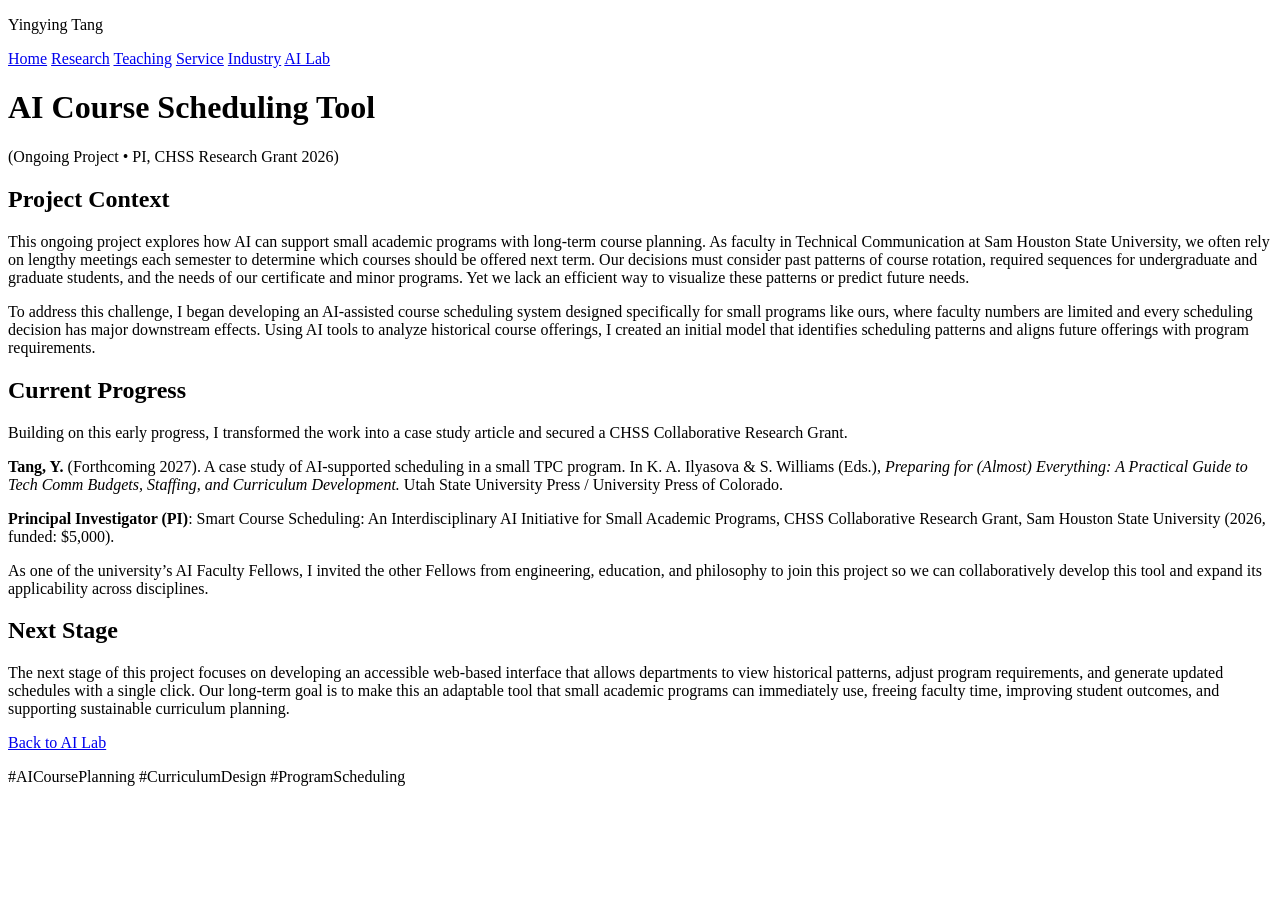
==== ai-course-scheduling-tool.html @ c31ab86e "Add files via upload" ====
<!DOCTYPE html>
<html lang="en">
<head>
  <meta charset="UTF-8">
  <meta name="viewport" content="width=device-width, initial-scale=1.0">
  <link rel="stylesheet" href="css/styles.css">
  <title>AI Course Scheduling Tool | Yingying Tang</title>
</head>
<body>
  <div class="page-wrapper">
<header class="site-header">
    <div class="site-header-inner">
      <p class="site-title">Yingying Tang</p>
      <nav class="site-nav" aria-label="Main navigation">
        <a href="index.html">Home</a>
        <a href="research.html">Research</a>
        <a href="teaching.html">Teaching</a>
        <a href="service.html">Service</a>
        <a href="industry.html">Industry</a>
        <a href="ai-lab.html">AI Lab</a>
      </nav>
    </div>
  </header>
  <main class="container ai-course-page">
    <h1>AI Course Scheduling Tool</h1>
    <p class="ai-course-meta">(Ongoing Project • PI, CHSS Research Grant 2026)</p>

    <div class="ai-course-robot-track" aria-hidden="true">
      <div class="ai-walker">
        <div class="ai-robot">
          <span class="ai-robot-head"></span>
          <span class="ai-robot-body"></span>
          <span class="ai-robot-arm ai-robot-arm-left"></span>
          <span class="ai-robot-arm ai-robot-arm-right"></span>
          <span class="ai-robot-leg ai-robot-leg-left"></span>
          <span class="ai-robot-leg ai-robot-leg-right"></span>
        </div>
      </div>
    </div>

    <section class="section ai-course-block">
      <h2>Project Context</h2>
      <p>This ongoing project explores how AI can support small academic programs with long-term course planning. As faculty in Technical Communication at Sam Houston State University, we often rely on lengthy meetings each semester to determine which courses should be offered next term. Our decisions must consider past patterns of course rotation, required sequences for undergraduate and graduate students, and the needs of our certificate and minor programs. Yet we lack an efficient way to visualize these patterns or predict future needs.</p>
      <p>To address this challenge, I began developing an AI-assisted course scheduling system designed specifically for small programs like ours, where faculty numbers are limited and every scheduling decision has major downstream effects. Using AI tools to analyze historical course offerings, I created an initial model that identifies scheduling patterns and aligns future offerings with program requirements.</p>
    </section>

    <section class="section ai-course-block">
      <h2>Current Progress</h2>
      <p>Building on this early progress, I transformed the work into a case study article and secured a CHSS Collaborative Research Grant.</p>
      <div class="ai-course-citation">
        <p><strong>Tang, Y.</strong> (Forthcoming 2027). A case study of AI-supported scheduling in a small TPC program. In K. A. Ilyasova &amp; S. Williams (Eds.), <em>Preparing for (Almost) Everything: A Practical Guide to Tech Comm Budgets, Staffing, and Curriculum Development.</em> Utah State University Press / University Press of Colorado.</p>
        <p><strong>Principal Investigator (PI)</strong>: Smart Course Scheduling: An Interdisciplinary AI Initiative for Small Academic Programs, CHSS Collaborative Research Grant, Sam Houston State University (2026, funded: $5,000).</p>
      </div>
      <p class="ai-course-collab-note">As one of the university’s AI Faculty Fellows, I invited the other Fellows from engineering, education, and philosophy to join this project so we can collaboratively develop this tool and expand its applicability across disciplines.</p>
    </section>

    <section class="section ai-course-block">
      <h2>Next Stage</h2>
      <p>The next stage of this project focuses on developing an accessible web-based interface that allows departments to view historical patterns, adjust program requirements, and generate updated schedules with a single click. Our long-term goal is to make this an adaptable tool that small academic programs can immediately use, freeing faculty time, improving student outcomes, and supporting sustainable curriculum planning.</p>
    </section>

    <p class="ai-course-exit"><a href="ai-lab.html">Back to AI Lab</a></p>
  </main>
  <footer class="site-footer">
    <div class="site-footer-inner">
      <p>#AICoursePlanning #CurriculumDesign #ProgramScheduling</p>
    </div>
  </footer>
  </div>
</body>
</html>
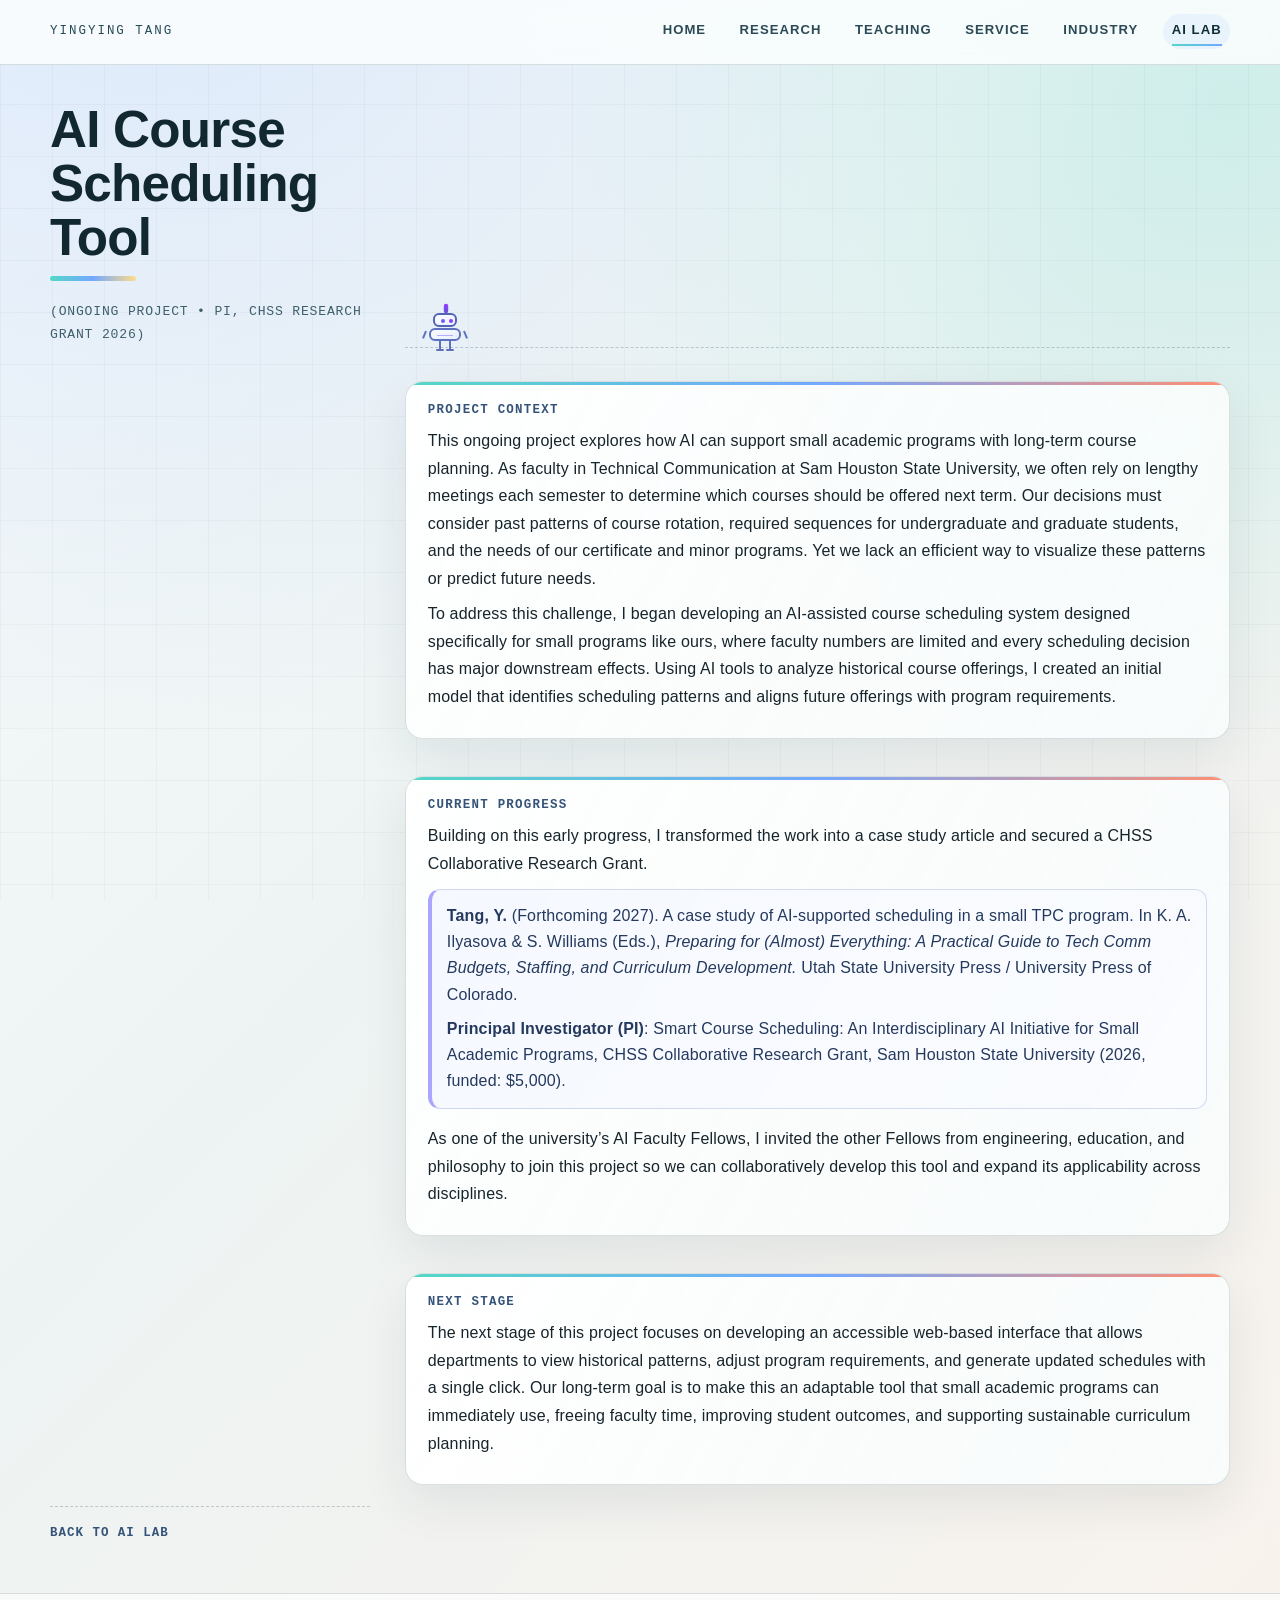
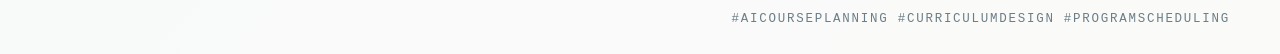
==== commit e4f5fb73: "Add aria-current attribute to AI Lab link" ====
--- a/ai-course-scheduling-tool.html
+++ b/ai-course-scheduling-tool.html
@@ -17,7 +17,7 @@
         <a href="teaching.html">Teaching</a>
         <a href="service.html">Service</a>
         <a href="industry.html">Industry</a>
-        <a href="ai-lab.html">AI Lab</a>
+        <a href="ai-lab.html" aria-current="page">AI Lab</a>
       </nav>
     </div>
   </header>
--- a/css/styles.css
+++ b/css/styles.css
@@ -0,0 +1,1412 @@
+@import url("https://fonts.googleapis.com/css2?family=Manrope:wght@400;500;700;800&family=IBM+Plex+Mono:wght@400;500&family=Public+Sans:wght@400;500;600&display=swap");
+
+:root {
+  --bg-main: #f3f7f8;
+  --bg-panel: #fbfdfd;
+  --bg-header: rgba(251, 253, 253, 0.88);
+
+  --text-main: #16242b;
+  --text-subtle: #4c5f68;
+  --text-faint: #6b7e87;
+
+  --line: rgba(20, 46, 58, 0.15);
+  --line-strong: rgba(20, 46, 58, 0.3);
+
+  --accent-cyan: #53d8c6;
+  --accent-blue: #74a8ff;
+  --accent-coral: #ff8e72;
+  --accent-gold: #ffdc8a;
+
+  --shadow-soft: 0 18px 48px rgba(17, 40, 52, 0.08);
+
+  --radius: 18px;
+  --max-width: 1220px;
+}
+
+*,
+*::before,
+*::after {
+  box-sizing: border-box;
+}
+
+html,
+body {
+  margin: 0;
+  padding: 0;
+}
+
+body {
+  font-family: "Manrope", "Segoe UI", sans-serif;
+  color: var(--text-main);
+  line-height: 1.72;
+  letter-spacing: 0.01em;
+  background:
+    radial-gradient(circle at 8% -10%, rgba(116, 168, 255, 0.22), transparent 42%),
+    radial-gradient(circle at 96% 6%, rgba(83, 216, 198, 0.2), transparent 34%),
+    linear-gradient(135deg, #f7fafb 0%, #edf3f3 45%, #f8f2ec 100%);
+}
+
+body::before {
+  content: "";
+  position: fixed;
+  inset: 0;
+  pointer-events: none;
+  background:
+    linear-gradient(rgba(20, 46, 58, 0.03) 1px, transparent 1px),
+    linear-gradient(90deg, rgba(20, 46, 58, 0.03) 1px, transparent 1px);
+  background-size: 52px 52px;
+  z-index: -1;
+}
+
+.page-wrapper {
+  min-height: 100vh;
+  display: flex;
+  flex-direction: column;
+}
+
+a {
+  color: #115f73;
+  text-decoration-color: rgba(17, 95, 115, 0.38);
+  text-underline-offset: 0.17em;
+  text-decoration-thickness: 1.4px;
+}
+
+a:hover {
+  color: #0c4e5e;
+}
+
+.site-header {
+  position: sticky;
+  top: 0;
+  z-index: 60;
+  border-bottom: 1px solid var(--line);
+  backdrop-filter: blur(12px) saturate(130%);
+  background: var(--bg-header);
+}
+
+.site-header-inner {
+  max-width: var(--max-width);
+  margin: 0 auto;
+  padding: 0.9rem 1.25rem;
+  display: flex;
+  align-items: center;
+  justify-content: space-between;
+  gap: 1.2rem;
+}
+
+.site-title {
+  margin: 0;
+  font-family: "IBM Plex Mono", monospace;
+  font-size: 0.78rem;
+  text-transform: uppercase;
+  letter-spacing: 0.16em;
+  white-space: nowrap;
+  color: #254956;
+}
+
+.site-nav {
+  display: flex;
+  flex-wrap: wrap;
+  justify-content: flex-end;
+  gap: 0.75rem 1.05rem;
+}
+
+.site-nav a {
+  position: relative;
+  color: #2b4a55;
+  font-size: 0.82rem;
+  font-weight: 700;
+  letter-spacing: 0.08em;
+  text-transform: uppercase;
+  text-decoration: none;
+  padding: 0.28rem 0.52rem 0.5rem;
+  border-radius: 999px;
+  transition:
+    color 0.22s ease,
+    background-color 0.22s ease;
+}
+
+.site-nav a::after {
+  content: "";
+  position: absolute;
+  left: 0.52rem;
+  bottom: 0.2rem;
+  width: calc(100% - 1.04rem);
+  height: 2px;
+  transform: scaleX(0);
+  transform-origin: left;
+  transition: transform 0.22s ease;
+  background: linear-gradient(90deg, var(--accent-cyan), var(--accent-blue));
+}
+
+.site-nav a:hover {
+  color: #163a45;
+}
+
+.site-nav a:hover::after {
+  transform: scaleX(1);
+}
+
+.site-nav a[aria-current="page"] {
+  color: #102d36;
+  background: rgba(116, 168, 255, 0.1);
+}
+
+.site-nav a[aria-current="page"]::after {
+  transform: scaleX(1);
+}
+
+.container {
+  width: min(var(--max-width), 100%);
+  margin: 0 auto;
+  padding: 2.4rem 1.25rem 3rem;
+}
+
+main.container {
+  display: grid;
+  grid-template-columns: minmax(250px, 320px) minmax(0, 1fr);
+  gap: 1.3rem 2.2rem;
+  align-items: start;
+}
+
+main.container > h1 {
+  grid-column: 1;
+  margin: 0;
+  font-size: clamp(2.05rem, 4.4vw, 3.2rem);
+  font-weight: 800;
+  letter-spacing: -0.015em;
+  line-height: 1.05;
+  color: #122830;
+}
+
+main.container > h1::after {
+  content: "";
+  display: block;
+  width: 86px;
+  height: 5px;
+  border-radius: 99px;
+  margin-top: 0.7rem;
+  background: linear-gradient(90deg, var(--accent-cyan), var(--accent-blue), var(--accent-gold));
+}
+
+main.container > p {
+  grid-column: 1;
+  margin: 0;
+  color: var(--text-subtle);
+  font-size: 0.98rem;
+}
+
+main.container > p + p {
+  margin-top: 0.15rem;
+}
+
+main.container > .section {
+  grid-column: 2;
+}
+
+.research-right-column {
+  grid-column: 2;
+  display: flex;
+  flex-direction: column;
+  gap: 1.05rem;
+}
+
+.research-right-column .section {
+  margin-top: 0;
+}
+
+.research-right-column .section + .section {
+  margin-top: 0;
+}
+
+.home-name {
+  font-size: clamp(2.1rem, 5.2vw, 3.75rem) !important;
+  line-height: 0.96 !important;
+  letter-spacing: -0.015em !important;
+  white-space: nowrap;
+}
+
+.home-subtitle {
+  font-size: clamp(1.05rem, 1.55vw, 1.28rem) !important;
+  font-weight: 700;
+  color: #183947 !important;
+  margin-top: 0.4rem !important;
+}
+
+.home-affiliation {
+  margin-top: 0.1rem !important;
+  font-size: 0.95rem;
+  font-weight: 500;
+  color: #3f5e69 !important;
+}
+
+.home-robot-track {
+  --home-robot-w: 74px;
+  grid-column: 2;
+  grid-row: 3;
+  position: relative;
+  height: 46px;
+  margin: 0.05rem 0 0.2rem;
+  overflow: hidden;
+  pointer-events: none;
+}
+
+.home-robot-track::after {
+  content: "";
+  position: absolute;
+  left: 0;
+  right: 0;
+  bottom: 7px;
+  border-top: 1px dashed rgba(56, 72, 116, 0.24);
+}
+
+.home-walker {
+  position: absolute;
+  left: 0;
+  bottom: 7px;
+  width: var(--home-robot-w);
+  height: 30px;
+  animation: homeRobotTraverse 30s linear infinite;
+}
+
+.home-robot {
+  position: relative;
+  width: 100%;
+  height: 100%;
+  animation: homeRobotBob 1.1s ease-in-out infinite;
+}
+
+.home-robot-head {
+  position: absolute;
+  left: 26px;
+  top: 0;
+  width: 20px;
+  height: 12px;
+  border: 2px solid #6a78b8;
+  border-radius: 8px;
+  background: linear-gradient(150deg, #fdfdff, #edf1ff);
+}
+
+.home-robot-head::before {
+  content: "";
+  position: absolute;
+  left: 8px;
+  top: -6px;
+  width: 2px;
+  height: 6px;
+  border-radius: 2px;
+  background: #6a78b8;
+  box-shadow: 0 -2px 0 1px #a57df7;
+}
+
+.home-robot-body {
+  position: absolute;
+  left: 22px;
+  top: 12px;
+  width: 28px;
+  height: 12px;
+  border: 2px solid #6a78b8;
+  border-radius: 5px;
+  background: linear-gradient(150deg, #f8faff, #e8eeff);
+}
+
+.home-robot-body::before {
+  content: "";
+  position: absolute;
+  left: 6px;
+  right: 6px;
+  top: 4px;
+  border-top: 1px solid rgba(104, 96, 186, 0.46);
+}
+
+.home-robot-eye {
+  position: absolute;
+  top: 4px;
+  width: 3px;
+  height: 3px;
+  border-radius: 50%;
+}
+
+.home-robot-eye-left {
+  left: 32px;
+  background: #6a5dff;
+}
+
+.home-robot-eye-right {
+  left: 39px;
+  background: #8a3ffc;
+}
+
+.home-robot-arm {
+  position: absolute;
+  top: 9px;
+  width: 2px;
+  height: 9px;
+  background: #6a78b8;
+  transform-origin: bottom center;
+}
+
+.home-robot-arm::after {
+  content: "";
+  position: absolute;
+  left: -2px;
+  top: -3px;
+  width: 6px;
+  height: 2px;
+  border-radius: 2px;
+  background: #6a78b8;
+}
+
+.home-robot-arm-left {
+  left: 21px;
+  transform: rotate(-48deg);
+  animation: homeRobotCheerLeft 1.6s ease-in-out infinite;
+}
+
+.home-robot-arm-right {
+  left: 51px;
+  transform: rotate(48deg);
+  animation: homeRobotCheerRight 1.6s ease-in-out infinite;
+}
+
+.home-robot-leg {
+  position: absolute;
+  top: 24px;
+  width: 2px;
+  height: 7px;
+  background: #6a78b8;
+  transform-origin: top center;
+}
+
+.home-robot-leg::after {
+  content: "";
+  position: absolute;
+  left: -3px;
+  bottom: -2px;
+  width: 8px;
+  height: 2px;
+  border-radius: 2px;
+  background: #6a78b8;
+}
+
+.home-robot-leg-left {
+  left: 31px;
+  animation: homeRobotStepLeft 1.05s ease-in-out infinite;
+}
+
+.home-robot-leg-right {
+  left: 40px;
+  animation: homeRobotStepRight 1.05s ease-in-out infinite;
+}
+
+@keyframes homeRobotTraverse {
+  0%,
+  2% {
+    left: 0;
+    transform: scaleX(1);
+  }
+  48% {
+    left: calc(100% - var(--home-robot-w));
+    transform: scaleX(1);
+  }
+  50%,
+  52% {
+    left: calc(100% - var(--home-robot-w));
+    transform: scaleX(-1);
+  }
+  98% {
+    left: 0;
+    transform: scaleX(-1);
+  }
+  100% {
+    left: 0;
+    transform: scaleX(1);
+  }
+}
+
+@keyframes homeRobotBob {
+  0%,
+  100% {
+    transform: translateY(0);
+  }
+  50% {
+    transform: translateY(-1px);
+  }
+}
+
+@keyframes homeRobotStepLeft {
+  0%,
+  100% {
+    transform: rotate(14deg);
+  }
+  50% {
+    transform: rotate(-14deg);
+  }
+}
+
+@keyframes homeRobotStepRight {
+  0%,
+  100% {
+    transform: rotate(-14deg);
+  }
+  50% {
+    transform: rotate(14deg);
+  }
+}
+
+@keyframes homeRobotCheerLeft {
+  0%,
+  100% {
+    transform: rotate(-48deg);
+  }
+  50% {
+    transform: rotate(-58deg);
+  }
+}
+
+@keyframes homeRobotCheerRight {
+  0%,
+  100% {
+    transform: rotate(48deg);
+  }
+  50% {
+    transform: rotate(58deg);
+  }
+}
+
+.home-page > .section:first-of-type {
+  grid-row: 4;
+  margin-top: 0;
+}
+
+.section {
+  margin: 0;
+  padding: 1.3rem 1.35rem 1.25rem;
+  border: 1px solid var(--line);
+  border-radius: var(--radius);
+  background:
+    linear-gradient(120deg, rgba(255, 255, 255, 0.95), rgba(248, 252, 252, 0.88));
+  box-shadow: var(--shadow-soft);
+  position: relative;
+  overflow: hidden;
+}
+
+.section + .section {
+  margin-top: 1.05rem;
+}
+
+.section::before {
+  content: "";
+  position: absolute;
+  top: 0;
+  left: 0;
+  width: 100%;
+  height: 3px;
+  background: linear-gradient(90deg, var(--accent-cyan), var(--accent-blue), var(--accent-coral));
+}
+
+.section h2 {
+  margin: 0 0 0.7rem;
+  font-size: 1.25rem;
+  line-height: 1.24;
+  letter-spacing: -0.01em;
+  color: #12323d;
+}
+
+.dissertation-highlight {
+  border: 1px solid rgba(69, 94, 186, 0.26);
+  background:
+    linear-gradient(118deg, rgba(242, 246, 255, 0.98), rgba(247, 251, 255, 0.94));
+}
+
+.dissertation-highlight::before {
+  background: linear-gradient(90deg, #6a83ff, #7fa0ff, #9dc0ff);
+}
+
+.dissertation-highlight h2 {
+  font-family: "IBM Plex Mono", monospace;
+  font-size: 0.9rem;
+  text-transform: uppercase;
+  letter-spacing: 0.11em;
+  color: #2c457f;
+  margin-bottom: 0.5rem;
+}
+
+.dissertation-highlight p {
+  margin: 0;
+  color: #1e325f;
+  font-weight: 600;
+  line-height: 1.6;
+}
+
+.dissertation-highlight p + p {
+  margin-top: 0.38rem;
+  font-weight: 500;
+  color: #2b467b;
+}
+
+h3 {
+  margin: 0.28rem 0 0.12rem;
+  font-size: 1rem;
+  color: #1d4350;
+}
+
+p {
+  margin: 0.25rem 0 0.45rem;
+}
+
+ul {
+  list-style: none;
+  margin: 0.65rem 0 0;
+  padding: 0;
+}
+
+li {
+  margin: 0;
+  padding: 0.56rem 0 0.56rem 0.95rem;
+  border-top: 1px dashed rgba(20, 46, 58, 0.19);
+  position: relative;
+}
+
+li:first-child {
+  border-top: 0;
+  padding-top: 0.2rem;
+}
+
+li::before {
+  content: "";
+  position: absolute;
+  left: 0;
+  top: 1.05rem;
+  width: 7px;
+  height: 7px;
+  border-radius: 2px;
+  background: linear-gradient(160deg, #7e68b8 0%, #6f7fc1 52%, #6d91c6 100%);
+}
+
+li:first-child::before {
+  top: 0.66rem;
+}
+
+li p {
+  color: var(--text-subtle);
+}
+
+li h3 + p {
+  margin-top: 0.12rem;
+}
+
+.specialties-section {
+  padding-top: 1.05rem;
+}
+
+.specialties-list {
+  margin-top: 0.25rem;
+  display: grid;
+  grid-template-columns: repeat(auto-fit, minmax(210px, 1fr));
+  gap: 0.5rem 0.58rem;
+}
+
+.specialties-list li {
+  border: 1px solid rgba(20, 46, 58, 0.14);
+  border-top: 1px solid rgba(20, 46, 58, 0.14);
+  border-radius: 10px;
+  background: rgba(255, 255, 255, 0.58);
+  padding: 0.44rem 0.62rem;
+  line-height: 1.42;
+  font-size: 0.93rem;
+}
+
+.specialties-list li::before {
+  display: none;
+}
+
+.specialties-list li:first-child {
+  padding-top: 0.44rem;
+}
+
+.service-page .service-roles .role-emphasis {
+  font-weight: 700;
+  color: #1d3f4c;
+}
+
+.teaching-page .teaching-featured-course,
+.teaching-page .teaching-featured-course:first-child {
+  margin-top: 0.3rem;
+  padding: 0.78rem 0.9rem 0.8rem 1rem;
+  border: 1px solid rgba(106, 93, 255, 0.26);
+  border-top: 1px solid rgba(106, 93, 255, 0.26);
+  border-radius: 12px;
+  background: linear-gradient(120deg, rgba(246, 245, 255, 0.88), rgba(240, 246, 255, 0.84));
+}
+
+.teaching-page .teaching-featured-course::before {
+  display: none;
+}
+
+.teaching-page .teaching-featured-course h3 {
+  color: #2f3f8d;
+}
+
+.teaching-featured-tag {
+  margin: 0 0 0.18rem;
+  display: inline-block;
+  font-family: "IBM Plex Mono", monospace;
+  font-size: 0.7rem;
+  font-weight: 700;
+  text-transform: uppercase;
+  letter-spacing: 0.09em;
+  color: #4234a0;
+  background: rgba(138, 63, 252, 0.12);
+  border: 1px solid rgba(138, 63, 252, 0.25);
+  border-radius: 999px;
+  padding: 0.16rem 0.52rem;
+}
+
+.industry-cert-link {
+  margin-top: 0.65rem;
+}
+
+.industry-cert-button {
+  display: inline-flex;
+  align-items: center;
+  gap: 0.35rem;
+  padding: 0.54rem 1rem;
+  border: none;
+  border-radius: 999px;
+  background: linear-gradient(135deg, #8a3ffc 0%, #6a5dff 52%, #4f8dff 100%);
+  color: #ffffff;
+  text-decoration: none;
+  font-weight: 800;
+  font-size: 0.86rem;
+  letter-spacing: 0.01em;
+  text-shadow: 0 1px 1px rgba(43, 34, 104, 0.34);
+  box-shadow: 0 10px 20px rgba(99, 87, 241, 0.28);
+  transition: transform 0.2s ease, box-shadow 0.2s ease, filter 0.2s ease;
+}
+
+.industry-cert-button:hover {
+  transform: translateY(-1px);
+  filter: saturate(1.08) brightness(1.04);
+  box-shadow: 0 13px 24px rgba(92, 80, 233, 0.34);
+}
+
+.industry-cert-button:focus-visible {
+  outline: 2px solid #6a5dff;
+  outline-offset: 2px;
+}
+
+.evals-section {
+  padding-top: 1.1rem;
+}
+
+.evals-note {
+  margin-top: 0;
+  color: var(--text-faint);
+  font-size: 0.91rem;
+}
+
+.course-eval {
+  border: 1px solid rgba(20, 46, 58, 0.17);
+  border-radius: 14px;
+  background: linear-gradient(120deg, rgba(255, 255, 255, 0.92), rgba(248, 251, 252, 0.86));
+  padding: 0.96rem 0.98rem 0.9rem;
+  margin-top: 0.88rem;
+}
+
+.course-eval-head {
+  margin-bottom: 0.72rem;
+  padding-bottom: 0.7rem;
+  border-bottom: 1px solid rgba(20, 46, 58, 0.14);
+}
+
+.course-eval-head h3 {
+  margin: 0 0 0.32rem;
+  font-size: 1rem;
+  line-height: 1.35;
+}
+
+.eval-score {
+  display: flex;
+  flex-wrap: wrap;
+  align-items: center;
+  gap: 0.36rem 0.42rem;
+  margin: 0;
+}
+
+.eval-score-label {
+  font-size: 0.8rem;
+  font-family: "IBM Plex Mono", monospace;
+  text-transform: uppercase;
+  letter-spacing: 0.06em;
+  color: var(--text-faint);
+}
+
+.eval-score-value {
+  font-weight: 800;
+  font-size: 0.92rem;
+  color: #0f4b34;
+  padding: 0.2rem 0.5rem;
+  border: 1px solid rgba(41, 124, 71, 0.32);
+  border-radius: 999px;
+  background: linear-gradient(160deg, rgba(234, 251, 240, 0.96), rgba(219, 246, 232, 0.93));
+}
+
+.eval-score-value-46 {
+  color: #176741;
+  border-color: rgba(28, 120, 80, 0.35);
+  background: linear-gradient(160deg, rgba(231, 249, 238, 0.97), rgba(210, 241, 226, 0.94));
+}
+
+.eval-score-value-49 {
+  color: #0f5d3a;
+  border-color: rgba(19, 133, 74, 0.44);
+  background: linear-gradient(160deg, rgba(221, 250, 233, 0.98), rgba(194, 240, 216, 0.95));
+  box-shadow: 0 0 0 2px rgba(55, 170, 106, 0.16);
+}
+
+.eval-score-term {
+  font-size: 0.83rem;
+  color: var(--text-faint);
+}
+
+.eval-quotes {
+  margin-top: 0.15rem;
+  display: flex;
+  flex-direction: column;
+  gap: 0.74rem;
+}
+
+.eval-quotes li {
+  padding: 0;
+  border: 0;
+}
+
+.eval-quotes li::before {
+  display: none;
+}
+
+.eval-quotes li:first-child {
+  padding-top: 0;
+}
+
+.eval-quotes li:last-child {
+  grid-column: auto;
+}
+
+.eval-quotes blockquote {
+  margin: 0;
+  padding: 0.05rem 0 0.06rem 1.22rem;
+  color: #223f49;
+  line-height: 1.56;
+  font-size: 0.95rem;
+  font-family: "Public Sans", "Manrope", "Segoe UI", sans-serif;
+  font-style: normal;
+  font-weight: 400;
+  position: relative;
+}
+
+.eval-quotes blockquote::before {
+  content: "“";
+  position: absolute;
+  left: -0.14rem;
+  top: -0.5rem;
+  color: rgba(17, 95, 115, 0.38);
+  font-size: 1.7rem;
+  line-height: 1;
+  font-family: Georgia, "Times New Roman", serif;
+}
+
+.eval-quotes blockquote::after {
+  content: "";
+  position: absolute;
+  left: 0;
+  top: 50%;
+  width: 4px;
+  height: 72%;
+  transform: translateY(-50%);
+  border-radius: 999px;
+  background: linear-gradient(180deg, #8a3ffc 0%, #6a5dff 52%, #4f8dff 100%);
+  box-shadow: 0 0 0 1px rgba(106, 93, 255, 0.16), 0 4px 10px rgba(99, 87, 241, 0.24);
+}
+
+.ai-lab-page > h1 {
+  font-size: clamp(2.3rem, 5vw, 3.5rem);
+  letter-spacing: -0.02em;
+}
+
+.ai-lab-subtitle {
+  font-family: "IBM Plex Mono", monospace;
+  font-size: 0.92rem !important;
+  font-weight: 800;
+  text-transform: none;
+  letter-spacing: 0.04em;
+  color: #355767 !important;
+}
+
+.ai-lab-intro {
+  margin-top: 0.08rem !important;
+  font-family: "IBM Plex Mono", monospace;
+  font-size: 0.76rem;
+  letter-spacing: 0.02em;
+  color: #355767 !important;
+}
+
+.ai-lab-showcase {
+  grid-column: 2;
+  display: grid;
+  grid-template-columns: repeat(auto-fit, minmax(270px, 1fr));
+  gap: 1.05rem;
+}
+
+.ai-lab-showcase .section + .section {
+  margin-top: 0;
+}
+
+.ai-project {
+  margin-top: 0;
+  padding: 0;
+  border: 1px solid rgba(56, 82, 95, 0.2);
+  background: #ffffff;
+  box-shadow: 0 18px 34px rgba(24, 46, 58, 0.09);
+  display: flex;
+  flex-direction: column;
+}
+
+.section.ai-project {
+  padding: 0;
+}
+
+.ai-project::before {
+  display: none;
+}
+
+.ai-project::after {
+  display: none;
+}
+
+.ai-project-preview {
+  display: block;
+  aspect-ratio: 16 / 10;
+  overflow: hidden;
+  border: 0;
+  border-bottom: none;
+  background: linear-gradient(135deg, #eef4f9, #e4edf4);
+  text-decoration: none;
+  line-height: 0;
+  box-shadow: none;
+}
+
+.ai-project-preview img {
+  width: 100%;
+  height: 100%;
+  object-fit: cover;
+  object-position: center;
+  display: block;
+  transition: transform 0.28s ease;
+}
+
+.ai-preview-top {
+  object-position: top center;
+}
+
+.ai-preview-scheduling {
+  object-position: center 30%;
+  transform: scale(1.12);
+}
+
+.ai-preview-calendar {
+  object-position: center 12%;
+}
+
+.ai-preview-side-crop {
+  object-position: center top;
+  transform: scaleX(1.12) scaleY(1.04);
+  clip-path: inset(0 0 5px 0);
+  margin-bottom: -2px;
+}
+
+.ai-project:hover .ai-project-preview img {
+  transform: scale(1.03);
+}
+
+.ai-project:hover .ai-preview-scheduling {
+  transform: scale(1.15);
+}
+
+.ai-project:hover .ai-preview-side-crop {
+  transform: scaleX(1.12) scaleY(1.04) scale(1.03);
+}
+
+.ai-project-video {
+  width: 100%;
+  height: 100%;
+  display: block;
+  object-fit: cover;
+  object-position: center;
+  transform: scaleX(1.12);
+}
+
+.ai-project-content {
+  padding: 0.95rem 0.98rem 1rem;
+  margin-top: -1px;
+  border-top: 0;
+  background: #ffffff;
+}
+
+.ai-project-label {
+  margin: 0 0 0.48rem !important;
+  font-family: "IBM Plex Mono", monospace;
+  font-size: 0.72rem !important;
+  text-transform: uppercase;
+  letter-spacing: 0.12em;
+  color: #4f6674 !important;
+}
+
+.ai-project h2 {
+  margin-bottom: 0.35rem;
+  font-size: 1.18rem;
+  line-height: 1.28;
+}
+
+.ai-project-link {
+  margin: 0.22rem 0 0.68rem !important;
+}
+
+.ai-project-link a {
+  display: inline-flex;
+  align-items: center;
+  gap: 0.35rem;
+  padding: 0.42rem 0.9rem;
+  border: none;
+  border-radius: 999px;
+  background: linear-gradient(135deg, #8a3ffc 0%, #6a5dff 52%, #4f8dff 100%);
+  text-decoration: none;
+  font-weight: 800;
+  font-size: 0.82rem;
+  letter-spacing: 0.01em;
+  color: #ffffff;
+  text-shadow: 0 1px 1px rgba(43, 34, 104, 0.34);
+  box-shadow: 0 10px 22px rgba(99, 87, 241, 0.34);
+  transition: transform 0.2s ease, box-shadow 0.2s ease, filter 0.2s ease;
+}
+
+.ai-project-link a::after {
+  content: "→";
+  font-family: "IBM Plex Mono", monospace;
+  font-size: 0.74rem;
+  opacity: 0.9;
+}
+
+.ai-project-link a:hover {
+  transform: translateY(-1px);
+  filter: saturate(1.08) brightness(1.04);
+  box-shadow: 0 13px 26px rgba(92, 80, 233, 0.4);
+}
+
+.ai-project-link a:focus-visible {
+  outline: 2px solid #6a5dff;
+  outline-offset: 2px;
+}
+
+.ai-project p:last-child {
+  margin: 0.12rem 0 0;
+}
+
+.ai-course-page > h1 {
+  font-size: clamp(1.7rem, 3.1vw, 2.3rem);
+  line-height: 1.08;
+}
+
+.ai-course-meta {
+  font-family: "IBM Plex Mono", monospace;
+  font-size: 0.82rem !important;
+  letter-spacing: 0.06em;
+  text-transform: uppercase;
+  color: #3e5f6c !important;
+}
+
+.ai-course-robot-track {
+  --robot-w: 82px;
+  grid-column: 2;
+  position: relative;
+  height: 52px;
+  margin: 0.08rem 0 0.36rem;
+  overflow: hidden;
+  pointer-events: none;
+}
+
+.ai-course-robot-track::after {
+  content: "";
+  position: absolute;
+  left: 0;
+  right: 0;
+  bottom: 7px;
+  border-top: 1px dashed rgba(49, 78, 94, 0.26);
+}
+
+.ai-walker {
+  position: absolute;
+  left: 0;
+  bottom: 8px;
+  width: var(--robot-w);
+  height: 34px;
+  animation: aiRobotTraverse 28s linear infinite;
+  transform-origin: center bottom;
+}
+
+.ai-robot {
+  position: relative;
+  width: 100%;
+  height: 100%;
+  animation: aiRobotBob 0.95s ease-in-out infinite;
+}
+
+.ai-robot-head {
+  position: absolute;
+  left: 28px;
+  top: 0;
+  width: 24px;
+  height: 14px;
+  border: 2px solid #5164b8;
+  border-radius: 6px;
+  background: linear-gradient(150deg, #fbfcff, #ecf1ff);
+}
+
+.ai-robot-head::before {
+  content: "";
+  position: absolute;
+  left: 10px;
+  top: -7px;
+  width: 2px;
+  height: 7px;
+  border-radius: 2px;
+  background: #5164b8;
+  box-shadow: 0 -3px 0 1.2px #8a3ffc;
+}
+
+.ai-robot-head::after {
+  content: "";
+  position: absolute;
+  left: 6px;
+  top: 4px;
+  width: 4px;
+  height: 4px;
+  border-radius: 50%;
+  background: #6a5dff;
+  box-shadow: 8px 0 0 #8a3ffc;
+}
+
+.ai-robot-body {
+  position: absolute;
+  left: 24px;
+  top: 15px;
+  width: 32px;
+  height: 13px;
+  border: 2px solid #5e71be;
+  border-radius: 6px;
+  background: linear-gradient(150deg, #f8fbff, #e8f0ff);
+}
+
+.ai-robot-body::before {
+  content: "";
+  position: absolute;
+  left: 6px;
+  right: 6px;
+  top: 5px;
+  border-top: 1px solid rgba(106, 93, 255, 0.46);
+}
+
+.ai-robot-arm {
+  position: absolute;
+  top: 18px;
+  width: 2px;
+  height: 8px;
+  background: #5e71be;
+  transform-origin: top center;
+}
+
+.ai-robot-arm-left {
+  left: 20px;
+  transform: rotate(22deg);
+}
+
+.ai-robot-arm-right {
+  left: 58px;
+  transform: rotate(-22deg);
+}
+
+.ai-robot-leg {
+  position: absolute;
+  top: 28px;
+  width: 2px;
+  height: 8px;
+  background: #5e71be;
+  transform-origin: top center;
+}
+
+.ai-robot-leg::after {
+  content: "";
+  position: absolute;
+  left: -3px;
+  bottom: -2px;
+  width: 8px;
+  height: 2px;
+  border-radius: 2px;
+  background: #5e71be;
+}
+
+.ai-robot-leg-left {
+  left: 34px;
+  animation: aiRobotStepLeft 0.9s ease-in-out infinite;
+}
+
+.ai-robot-leg-right {
+  left: 44px;
+  animation: aiRobotStepRight 0.9s ease-in-out infinite;
+}
+
+@keyframes aiRobotTraverse {
+  0%,
+  2% {
+    left: 0;
+    transform: scaleX(1);
+  }
+  48% {
+    left: calc(100% - var(--robot-w));
+    transform: scaleX(1);
+  }
+  50%,
+  52% {
+    left: calc(100% - var(--robot-w));
+    transform: scaleX(-1);
+  }
+  98% {
+    left: 0;
+    transform: scaleX(-1);
+  }
+  100% {
+    left: 0;
+    transform: scaleX(1);
+  }
+}
+
+@keyframes aiRobotBob {
+  0%,
+  100% {
+    transform: translateY(0);
+  }
+  50% {
+    transform: translateY(-1.5px);
+  }
+}
+
+@keyframes aiRobotStepLeft {
+  0%,
+  100% {
+    transform: rotate(16deg);
+  }
+  50% {
+    transform: rotate(-16deg);
+  }
+}
+
+@keyframes aiRobotStepRight {
+  0%,
+  100% {
+    transform: rotate(-16deg);
+  }
+  50% {
+    transform: rotate(16deg);
+  }
+}
+
+.ai-course-block h2 {
+  margin-bottom: 0.55rem;
+  font-family: "IBM Plex Mono", monospace;
+  font-size: 0.78rem;
+  text-transform: uppercase;
+  letter-spacing: 0.1em;
+  color: #355379;
+}
+
+.ai-course-block p + p {
+  margin-top: 0.5rem;
+}
+
+.ai-course-citation {
+  margin-top: 0.72rem;
+  padding: 0.82rem 0.88rem 0.84rem 0.94rem;
+  border: 1px solid rgba(86, 109, 194, 0.23);
+  border-left: 4px solid rgba(106, 93, 255, 0.55);
+  border-radius: 12px;
+  background: linear-gradient(120deg, rgba(245, 248, 255, 0.95), rgba(250, 252, 255, 0.93));
+}
+
+.ai-course-citation p {
+  margin: 0;
+  line-height: 1.64;
+  color: #24395d;
+}
+
+.ai-course-collab-note {
+  margin-top: 1rem !important;
+}
+
+.ai-course-exit {
+  grid-column: 2;
+  margin: 0.25rem 0 0;
+  padding-top: 0.7rem;
+  border-top: 1px dashed rgba(20, 46, 58, 0.22);
+}
+
+.ai-course-exit a {
+  font-family: "IBM Plex Mono", monospace;
+  font-size: 0.78rem;
+  font-weight: 700;
+  text-transform: uppercase;
+  letter-spacing: 0.08em;
+  text-decoration: none;
+  color: #355379;
+}
+
+.ai-course-exit a:hover {
+  color: #2d458d;
+}
+
+.ai-course-callout {
+  border-color: rgba(106, 93, 255, 0.32);
+  background: linear-gradient(120deg, rgba(244, 245, 255, 0.95), rgba(236, 245, 255, 0.92));
+}
+
+.ai-course-callout::before {
+  background: linear-gradient(90deg, #8a3ffc 0%, #6a5dff 52%, #4f8dff 100%);
+}
+
+.site-footer {
+  margin-top: auto;
+  border-top: 1px solid var(--line);
+  background: rgba(251, 253, 253, 0.75);
+}
+
+.site-footer-inner {
+  max-width: var(--max-width);
+  margin: 0 auto;
+  padding: 0.95rem 1.25rem 1.45rem;
+  display: flex;
+  justify-content: flex-end;
+}
+
+.site-footer-inner p {
+  margin: 0;
+  font-family: "IBM Plex Mono", monospace;
+  font-size: 0.78rem;
+  text-transform: uppercase;
+  letter-spacing: 0.14em;
+  color: var(--text-faint);
+  text-align: right;
+}
+
+::selection {
+  background: rgba(116, 168, 255, 0.28);
+}
+
+@media (max-width: 1024px) {
+  main.container {
+    grid-template-columns: 1fr;
+    gap: 0.95rem;
+  }
+
+  main.container > h1,
+  main.container > p,
+  main.container > .section,
+  .research-right-column {
+    grid-column: 1;
+  }
+
+  .section + .section {
+    margin-top: 0.85rem;
+  }
+
+  .home-page > .section:first-of-type {
+    grid-row: auto;
+    margin-top: 0;
+  }
+
+  .home-robot-track {
+    grid-column: 1;
+    grid-row: auto;
+  }
+
+  .ai-course-robot-track {
+    grid-column: 1;
+  }
+}
+
+@media (max-width: 760px) {
+  .site-header-inner {
+    flex-direction: column;
+    align-items: flex-start;
+  }
+
+  .site-nav {
+    justify-content: flex-start;
+    gap: 0.55rem 0.85rem;
+  }
+
+  .site-nav a {
+    font-size: 0.76rem;
+  }
+
+  .container {
+    padding-top: 1.5rem;
+  }
+
+  main.container > h1 {
+    font-size: clamp(1.85rem, 8.5vw, 2.4rem);
+  }
+
+  .ai-lab-showcase {
+    grid-column: 1;
+    grid-template-columns: 1fr;
+  }
+
+  .section {
+    padding: 1rem 0.92rem 0.95rem;
+  }
+
+  .eval-quotes {
+    gap: 0.66rem;
+  }
+
+  .ai-course-robot-track {
+    --robot-w: 70px;
+    height: 46px;
+  }
+
+  .home-robot-track {
+    --home-robot-w: 66px;
+    height: 42px;
+  }
+}
+
+@media (prefers-reduced-motion: reduce) {
+  *,
+  *::before,
+  *::after {
+    transition: none !important;
+  }
+
+  .ai-walker,
+  .ai-robot,
+  .ai-robot-leg-left,
+  .ai-robot-leg-right,
+  .home-walker,
+  .home-robot,
+  .home-robot-arm-left,
+  .home-robot-arm-right,
+  .home-robot-leg-left,
+  .home-robot-leg-right {
+    animation: none !important;
+  }
+}
